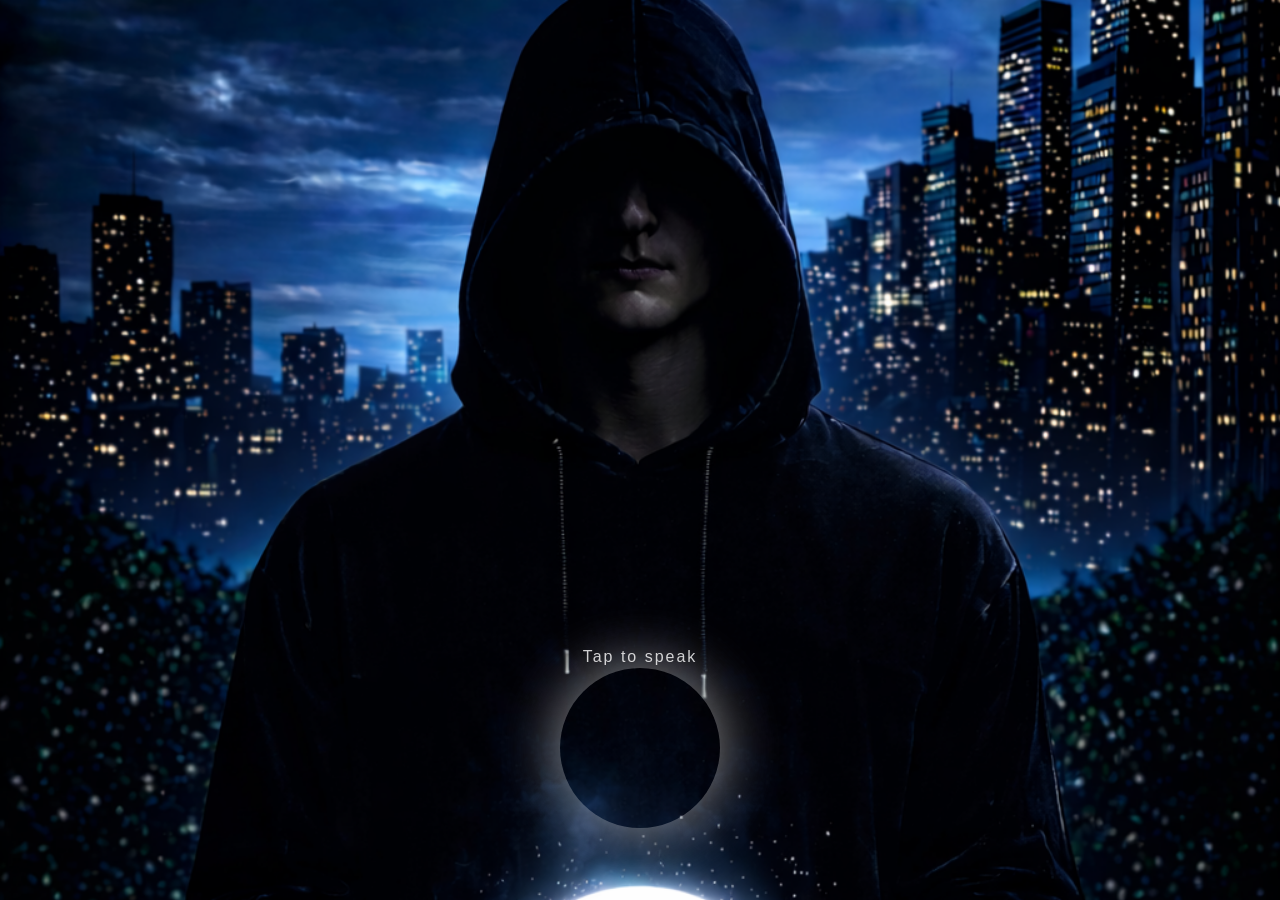
==== app.html @ e7014aec "Update app.html" ====
<!DOCTYPE html>
<html lang="en">
<head>
  <meta charset="UTF-8">
  <meta name="viewport" content="width=device-width, initial-scale=1.0">
  <title>ALTER</title>

  <style>
    body {
      margin: 0;
      color: white;
      font-family: -apple-system, sans-serif;
      overflow: hidden;

      display: flex;
      justify-content: center;
      align-items: center;
      height: 100vh;

      background: url("assets/bg.png") no-repeat center center fixed;
      background-size: cover;

      transition: opacity 0.3s ease;
    }

    .voice-ui {
      text-align: center;
      animation: fadeIn 1.2s ease;
    }

    .status {
  position: absolute;
  bottom: 26%; /* 🔥 tweak this if needed (24–28 sweet spot) */
  left: 50%;
  transform: translateX(-50%);
  text-align: center;

  font-size: 16px;
  letter-spacing: 2px;
  opacity: 0.8;
    }
.orb-hitbox {
  position: absolute;
  bottom: 8%;
  left: 50%;
  transform: translateX(-50%);
  width: 160px;
  height: 160px;
  border-radius: 50%;
  cursor: pointer;
}

/* ✨ GLOW ONLY (no dark circle) */
.orb-hitbox::after {
  content: "";
  position: absolute;
  inset: 0;
  border-radius: 50%;
  mix-blend-mode: screen;
  box-shadow: 0 0 60px rgba(255,255,255,0.6);
  transition: all 0.3s ease;
}

/* 🔊 LISTENING STATE */
.orb-hitbox.active::after {
  box-shadow: 0 0 80px rgba(255,255,255,0.9);
  transform: scale(1.2);
}

  </style>
</head>

<body>

  <div class="voice-ui">
  <div class="orb-hitbox" id="mic"></div>
<div class="status" id="status">Tap to speak</div>
  </div>

  <script>
    window.speechSynthesis.onvoiceschanged = () => {
      window.speechSynthesis.getVoices();
    };

    const mic = document.querySelector(".orb-hitbox");
    const status = document.getElementById("status");

    let recognition;

    // 🎤 INIT VOICE
    if ('webkitSpeechRecognition' in window) {
      recognition = new webkitSpeechRecognition();
      recognition.continuous = false;
      recognition.lang = "en-GB";
      recognition.interimResults = false;
    }

    // 🔊 SPEAK FUNCTION
    function speak(text) {
      const speech = new SpeechSynthesisUtterance(text);
      const voices = window.speechSynthesis.getVoices();

      const preferred =
        voices.find(v => v.name.includes("Google UK English Female")) ||
        voices.find(v => v.name.includes("Google UK English Male")) ||
        voices.find(v => v.lang === "en-GB");

      if (preferred) speech.voice = preferred;

      speech.rate = 0.92;
      speech.pitch = 0.9;
      speech.volume = 1;

      window.speechSynthesis.speak(speech);
    }

    // 🎯 MIC CLICK
    let isListening = false;

mic.addEventListener("click", () => {
  if (!recognition) return;

  if (!isListening) {
    recognition.start();
    isListening = true;

    status.innerText = "Listening...";
    mic.classList.add("active");
  }
});

    recognition.onend = () => {
      isListening = false;
      mic.classList.remove("active");
    };

    // 🧠 VOICE RESULT
    recognition.onresult = (event) => {
      const transcript = event.results[0][0].transcript.toLowerCase();

      status.innerText = transcript;
      mic.classList.remove("active");

      setTimeout(() => {

        // 🔥 HOODIES
        if (transcript.includes("hood")) {
          speak("I've found a selection of hoodies for you");
          localStorage.setItem("category", "hoodies");

          document.body.style.opacity = "0";
          setTimeout(() => {
            window.location.href = "categories.html";
          }, 300);
        }

        // 🔥 TSHIRTS
        else if (
          transcript.includes("shirt") ||
          transcript.includes("tshirt") ||
          transcript.includes("tee")
        ) {
          speak("I've found a selection of t shirts for you");
          localStorage.setItem("category", "tshirts");

          document.body.style.opacity = "0";
          setTimeout(() => {
            window.location.href = "categories.html";
          }, 300);
        }

        // 🔥 TRACKSUITS
        else if (transcript.includes("track")) {
          speak("I've found a selection of tracksuits for you");
          localStorage.setItem("category", "tracksuits");

          document.body.style.opacity = "0";
          setTimeout(() => {
            window.location.href = "categories.html";
          }, 300);
        }

        // 🔥 BAGS
        else if (transcript.includes("bag")) {
          speak("I've found a selection of bags for you");
          localStorage.setItem("category", "bags");

          document.body.style.opacity = "0";
          setTimeout(() => {
            window.location.href = "categories.html";
          }, 300);
        }

        // ❌ NO MATCH
        else {
          status.innerText = "Try hoodie, t shirt, or tracksuit";
          speak("Try saying hoodie or t shirt");
        }

      }, 500);
    };
  </script>

</body>
</html>
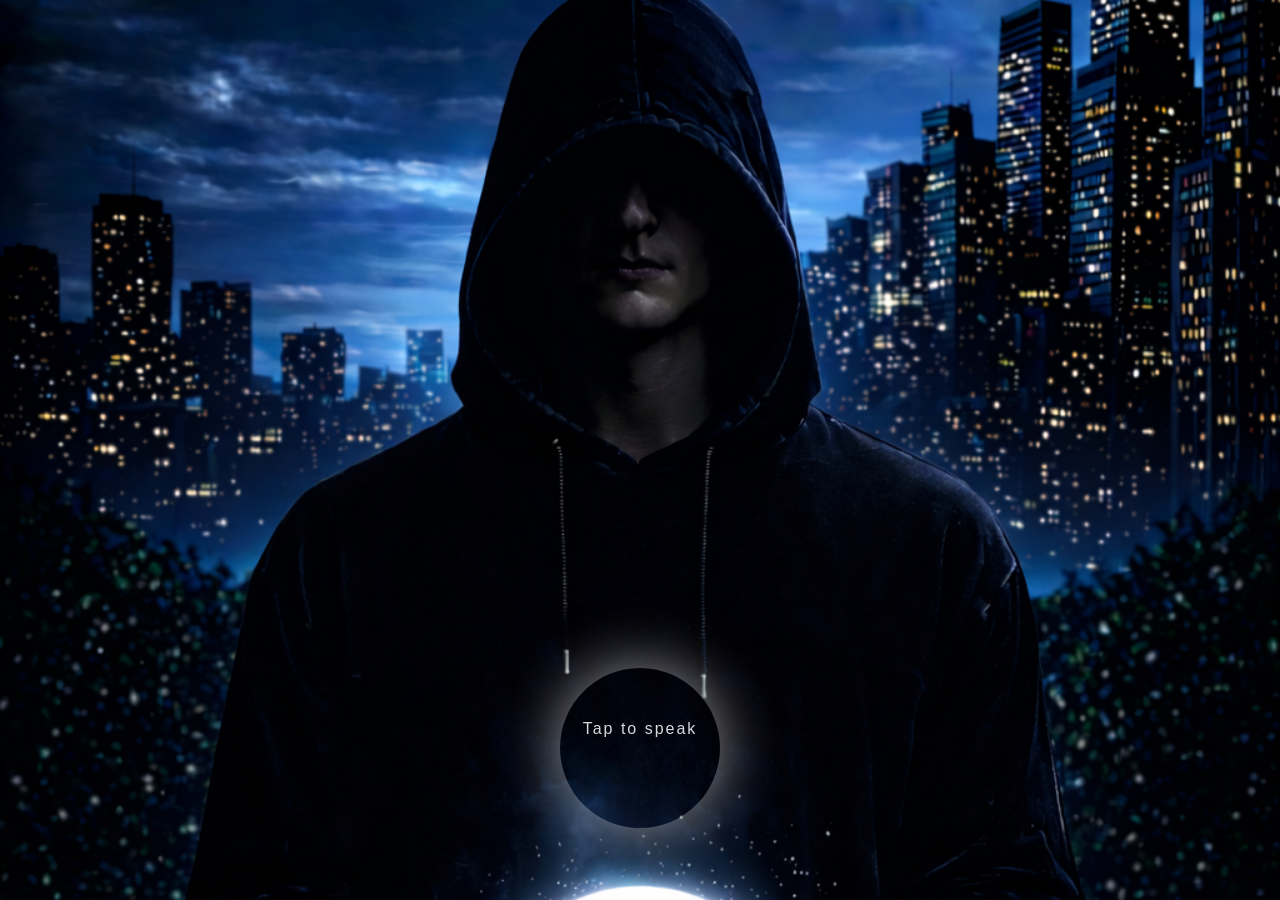
==== commit 5712fc02: "Update app.html" ====
--- a/app.html
+++ b/app.html
@@ -27,17 +27,16 @@
       text-align: center;
       animation: fadeIn 1.2s ease;
     }
-
-    .status {
+  .status {
   position: absolute;
-  bottom: 26%; /* 🔥 tweak this if needed (24–28 sweet spot) */
+  bottom: 18%; /* 🔥 LOWER = moves closer to orb */
   left: 50%;
   transform: translateX(-50%);
   text-align: center;
 
   font-size: 16px;
   letter-spacing: 2px;
-  opacity: 0.8;
+  opacity: 0.85;
     }
 .orb-hitbox {
   position: absolute;
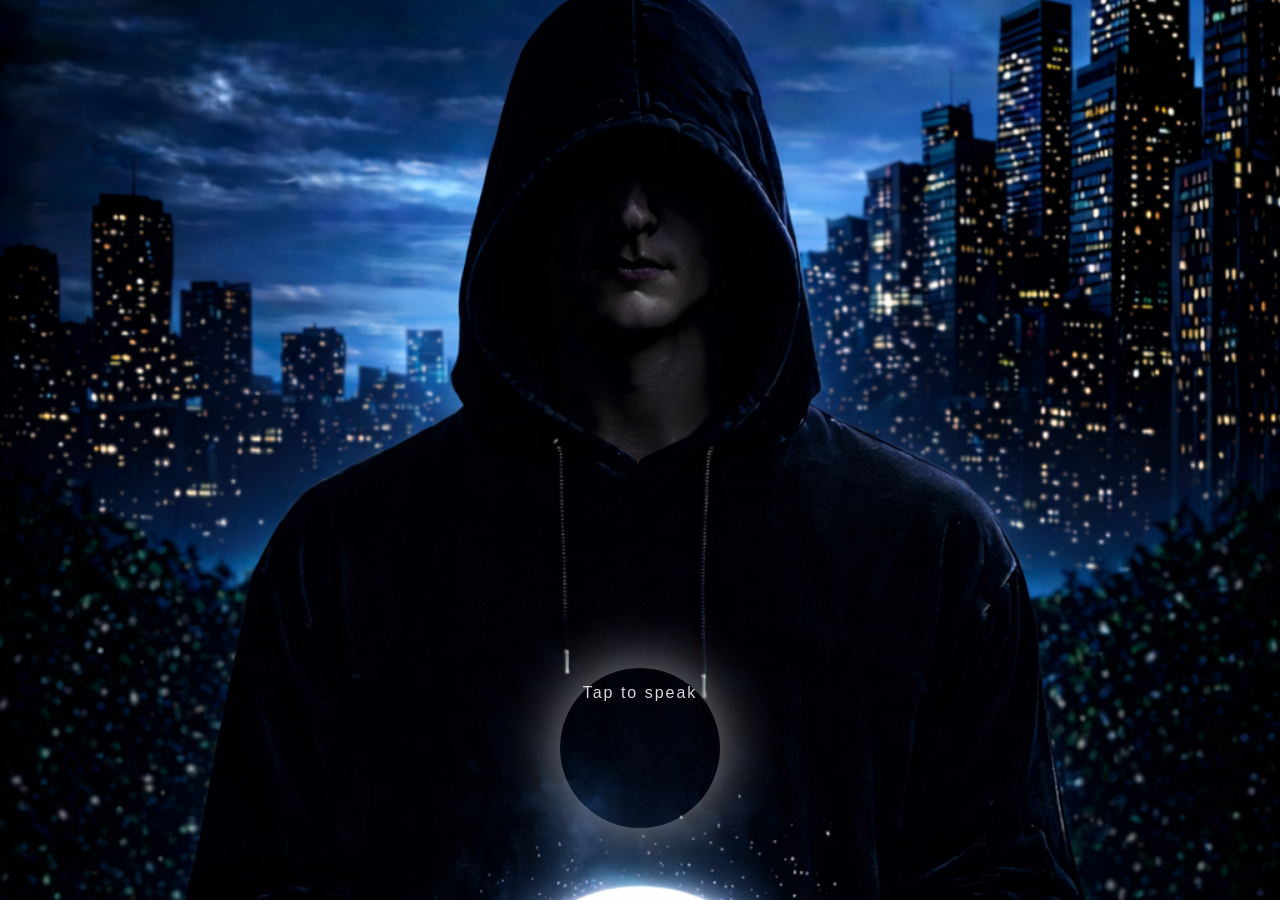
==== commit 97ed1bd2: "Update app.html" ====
--- a/app.html
+++ b/app.html
@@ -29,7 +29,7 @@
     }
   .status {
   position: absolute;
-  bottom: 18%; /* 🔥 LOWER = moves closer to orb */
+  bottom: 22%; /* 🔥 LOWER = moves closer to orb */
   left: 50%;
   transform: translateX(-50%);
   text-align: center;
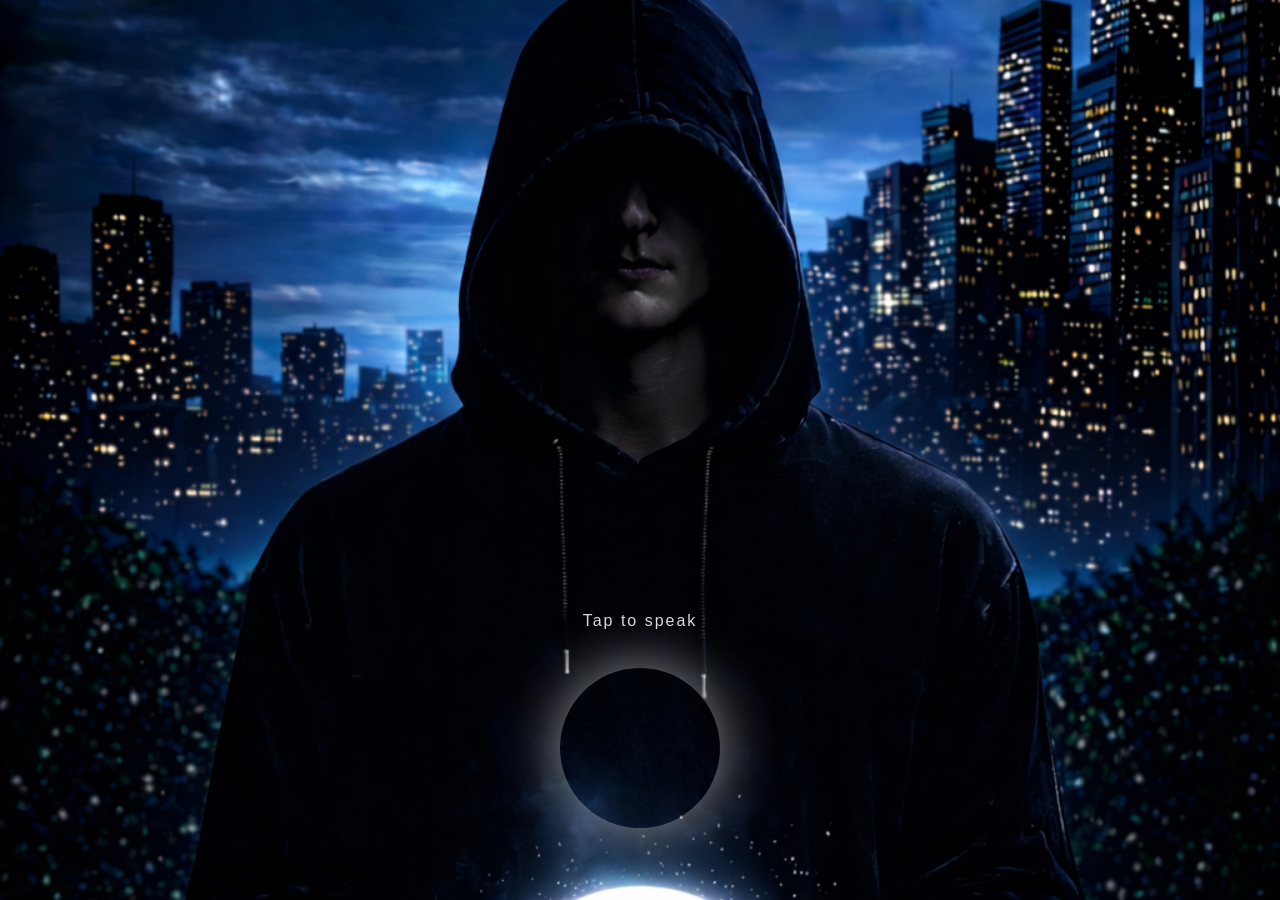
==== commit 206267ed: "Update app.html" ====
--- a/app.html
+++ b/app.html
@@ -29,7 +29,7 @@
     }
   .status {
   position: absolute;
-  bottom: 22%; /* 🔥 LOWER = moves closer to orb */
+  bottom: 30%; /* 🔥 LOWER = moves closer to orb */
   left: 50%;
   transform: translateX(-50%);
   text-align: center;
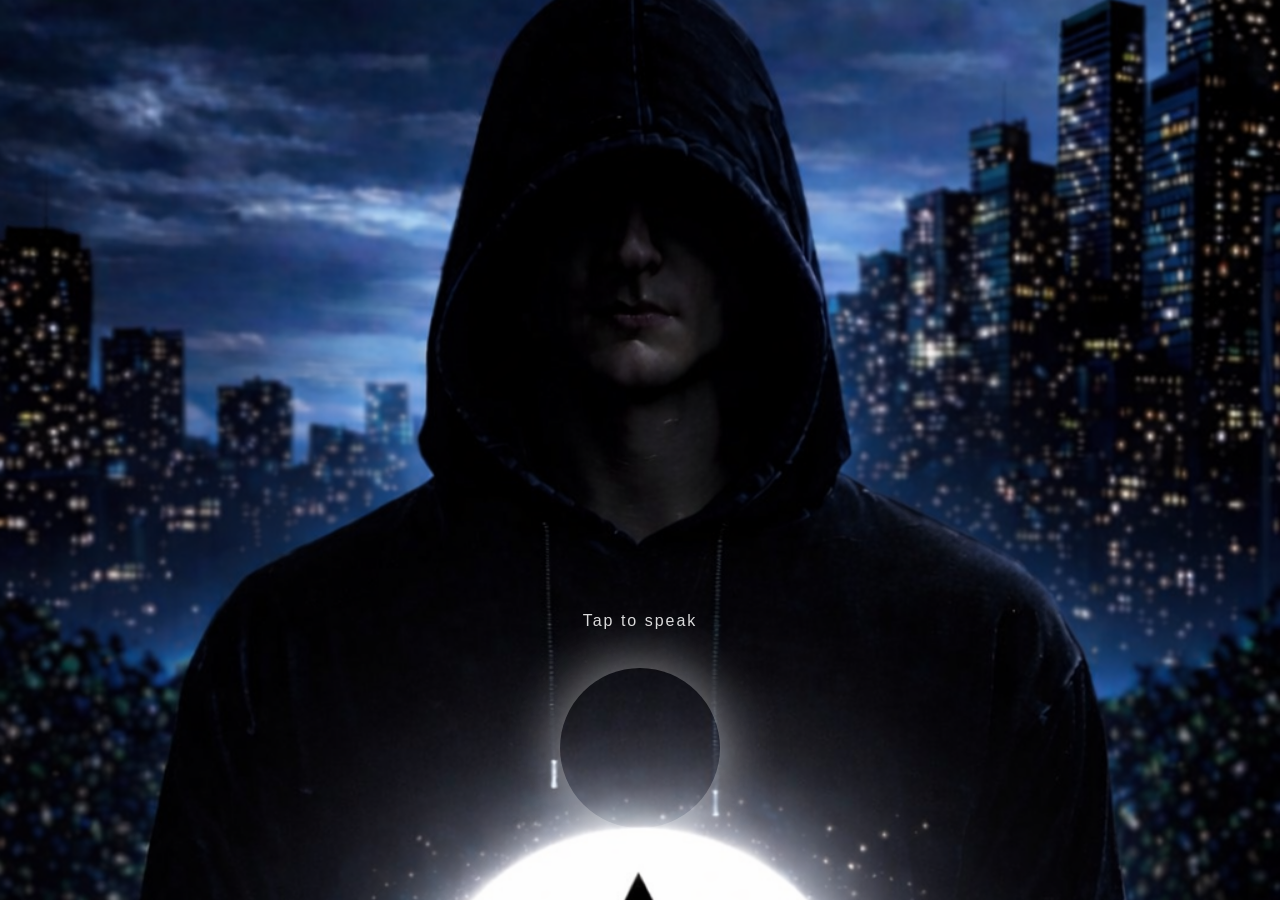
==== commit 1c059fed: "Update app.html" ====
--- a/app.html
+++ b/app.html
@@ -17,8 +17,8 @@
       align-items: center;
       height: 100vh;
 
-      background: url("assets/bg.png") no-repeat center center fixed;
-      background-size: cover;
+      background: url("./assets/orb-clean.png") no-repeat center center;
+background-size: cover;
 
       transition: opacity 0.3s ease;
     }
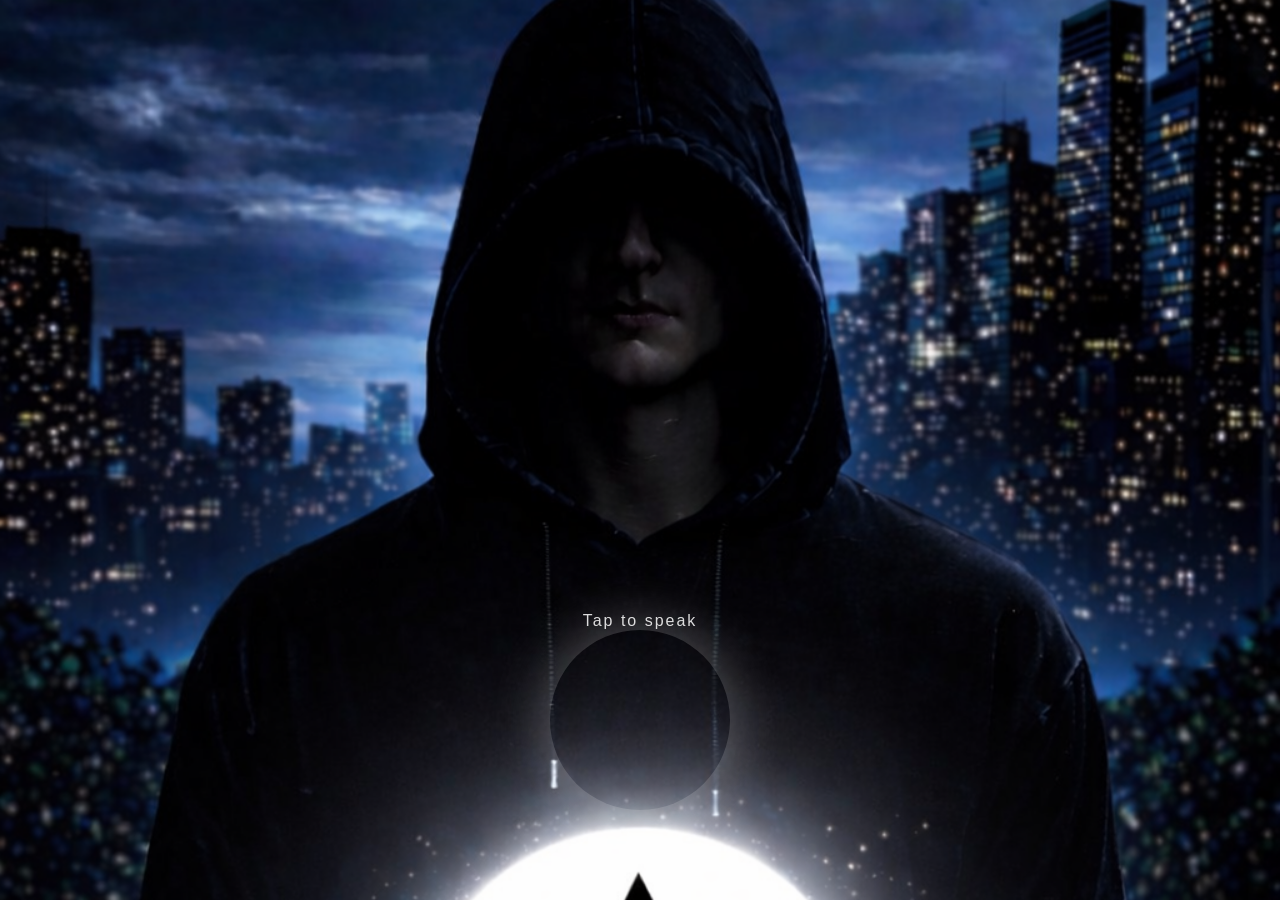
==== commit e6b439b9: "Update app.html" ====
--- a/app.html
+++ b/app.html
@@ -38,32 +38,36 @@
   letter-spacing: 2px;
   opacity: 0.85;
     }
+/* ORB HITBOX (invisible click area) */
 .orb-hitbox {
   position: absolute;
-  bottom: 8%;
+  bottom: 10%;
   left: 50%;
   transform: translateX(-50%);
-  width: 160px;
-  height: 160px;
+  width: 180px;
+  height: 180px;
   border-radius: 50%;
   cursor: pointer;
 }
 
-/* ✨ GLOW ONLY (no dark circle) */
+/* ✨ PURE GLOW (NO BLACK FILL) */
 .orb-hitbox::after {
   content: "";
   position: absolute;
   inset: 0;
   border-radius: 50%;
-  mix-blend-mode: screen;
-  box-shadow: 0 0 60px rgba(255,255,255,0.6);
+
+  /* NO background here 👇 */
+  background: transparent;
+
+  box-shadow: 0 0 60px rgba(255,255,255,0.35);
   transition: all 0.3s ease;
 }
 
 /* 🔊 LISTENING STATE */
 .orb-hitbox.active::after {
-  box-shadow: 0 0 80px rgba(255,255,255,0.9);
-  transform: scale(1.2);
+  box-shadow: 0 0 120px rgba(255,255,255,0.9);
+  transform: scale(1.15);
 }
 
   </style>
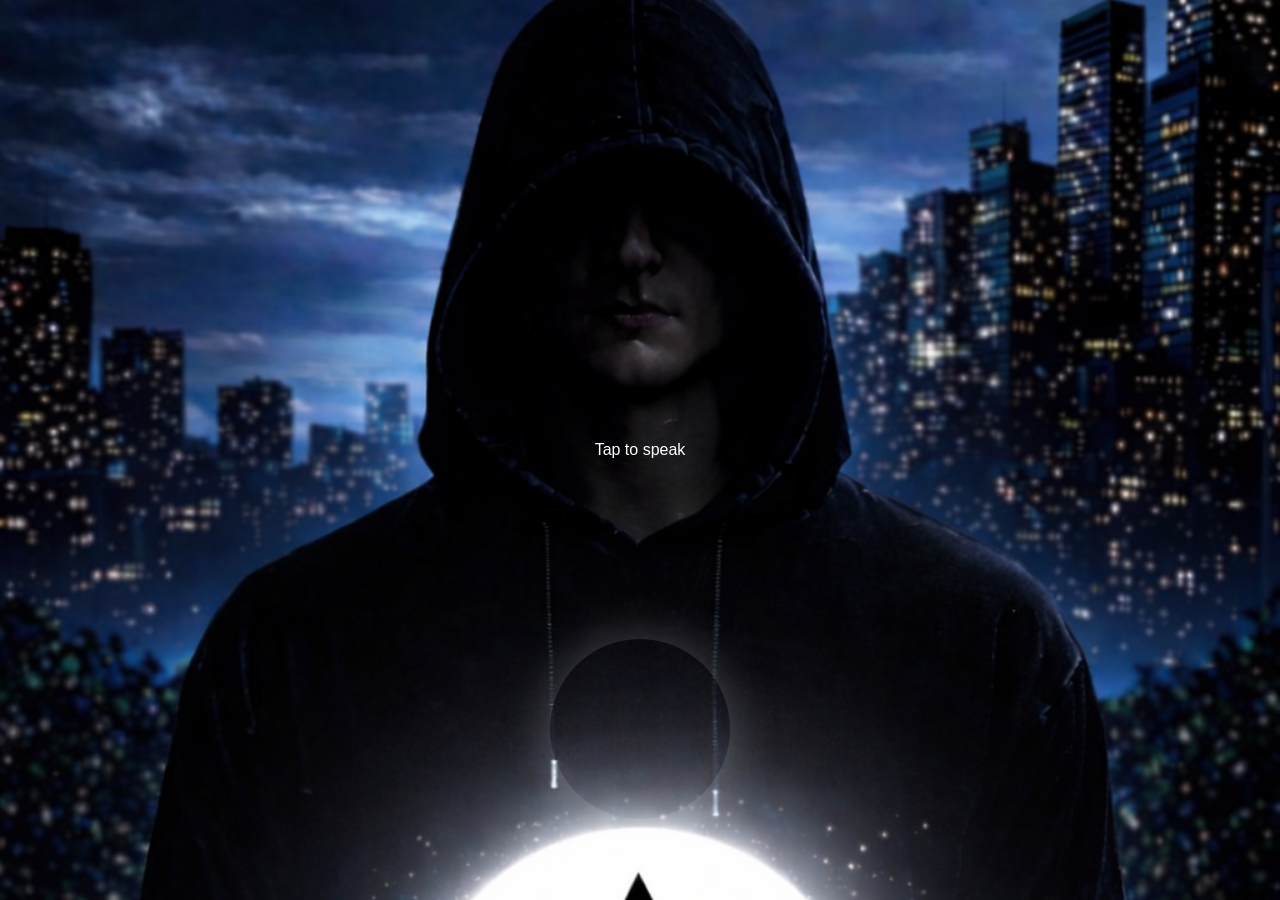
==== commit 52aba10a: "Update app.html" ====
--- a/app.html
+++ b/app.html
@@ -28,20 +28,19 @@
       animation: fadeIn 1.2s ease;
     }
   .status {
+  .status {
   position: absolute;
-  bottom: 30%; /* 🔥 LOWER = moves closer to orb */
-  left: 50%;
-  transform: translateX(-50%);
+  bottom: 28%;
+  width: 100%;
   text-align: center;
-
   font-size: 16px;
+  opacity: 0.85;
   letter-spacing: 2px;
-  opacity: 0.85;
-    }
-/* ORB HITBOX (invisible click area) */
+  }
+    }/* ORB HITBOX */
 .orb-hitbox {
   position: absolute;
-  bottom: 10%;
+  bottom: 9%;
   left: 50%;
   transform: translateX(-50%);
   width: 180px;
@@ -50,21 +49,18 @@
   cursor: pointer;
 }
 
-/* ✨ PURE GLOW (NO BLACK FILL) */
+/* CLEAN GLOW (no black circle) */
 .orb-hitbox::after {
   content: "";
   position: absolute;
   inset: 0;
   border-radius: 50%;
-
-  /* NO background here 👇 */
   background: transparent;
-
-  box-shadow: 0 0 60px rgba(255,255,255,0.35);
+  box-shadow: 0 0 50px rgba(255,255,255,0.25);
   transition: all 0.3s ease;
 }
 
-/* 🔊 LISTENING STATE */
+/* LISTENING */
 .orb-hitbox.active::after {
   box-shadow: 0 0 120px rgba(255,255,255,0.9);
   transform: scale(1.15);
@@ -132,11 +128,14 @@
   }
 });
 
-    recognition.onend = () => {
-      isListening = false;
-      mic.classList.remove("active");
-    };
-
+recognition.onend = () => {
+  isListening = false;
+
+  mic.classList.remove("active");
+
+  // CLEAN UX (no annoying reset text)
+  status.innerText = "";
+};
     // 🧠 VOICE RESULT
     recognition.onresult = (event) => {
       const transcript = event.results[0][0].transcript.toLowerCase();
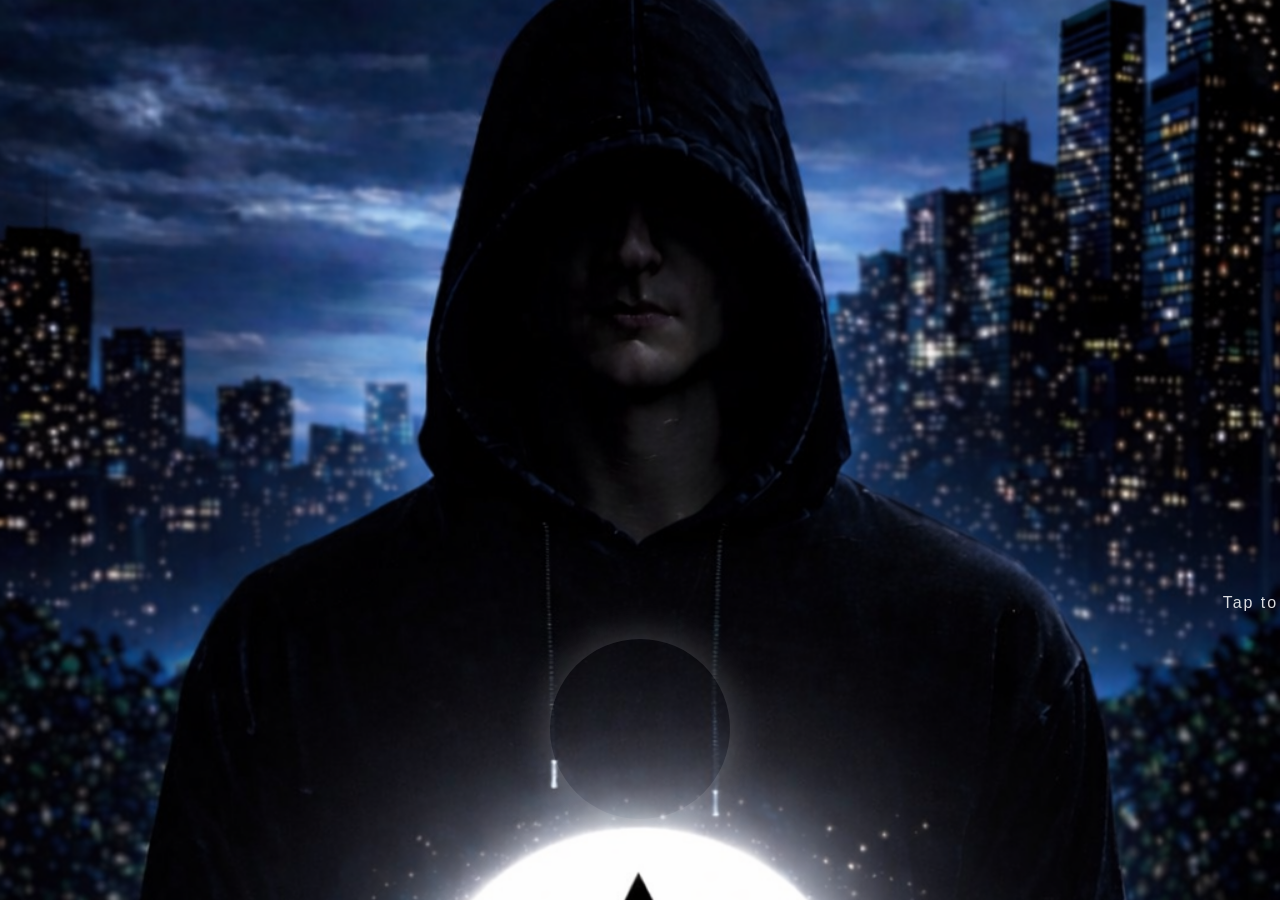
==== commit 71f01008: "Update app.html" ====
--- a/app.html
+++ b/app.html
@@ -28,16 +28,15 @@
       animation: fadeIn 1.2s ease;
     }
   .status {
-  .status {
   position: absolute;
-  bottom: 28%;
+  bottom: 32%;
   width: 100%;
   text-align: center;
   font-size: 16px;
   opacity: 0.85;
   letter-spacing: 2px;
   }
-    }/* ORB HITBOX */
+/* ORB HITBOX (click area only) */
 .orb-hitbox {
   position: absolute;
   bottom: 9%;
@@ -49,23 +48,22 @@
   cursor: pointer;
 }
 
-/* CLEAN GLOW (no black circle) */
+/* ❌ REMOVE fake circle completely */
 .orb-hitbox::after {
-  content: "";
-  position: absolute;
-  inset: 0;
-  border-radius: 50%;
-  background: transparent;
-  box-shadow: 0 0 50px rgba(255,255,255,0.25);
+  display: none;
+}
+
+/* ✅ USE PURE GLOW ONLY (no circle layer) */
+.orb-hitbox {
+  box-shadow: 0 0 40px rgba(255,255,255,0.25);
   transition: all 0.3s ease;
 }
 
-/* LISTENING */
-.orb-hitbox.active::after {
+/* 🔊 LISTENING STATE */
+.orb-hitbox.active {
   box-shadow: 0 0 120px rgba(255,255,255,0.9);
-  transform: scale(1.15);
-}
-
+  transform: translateX(-50%) scale(1.1);
+}
   </style>
 </head>
 
